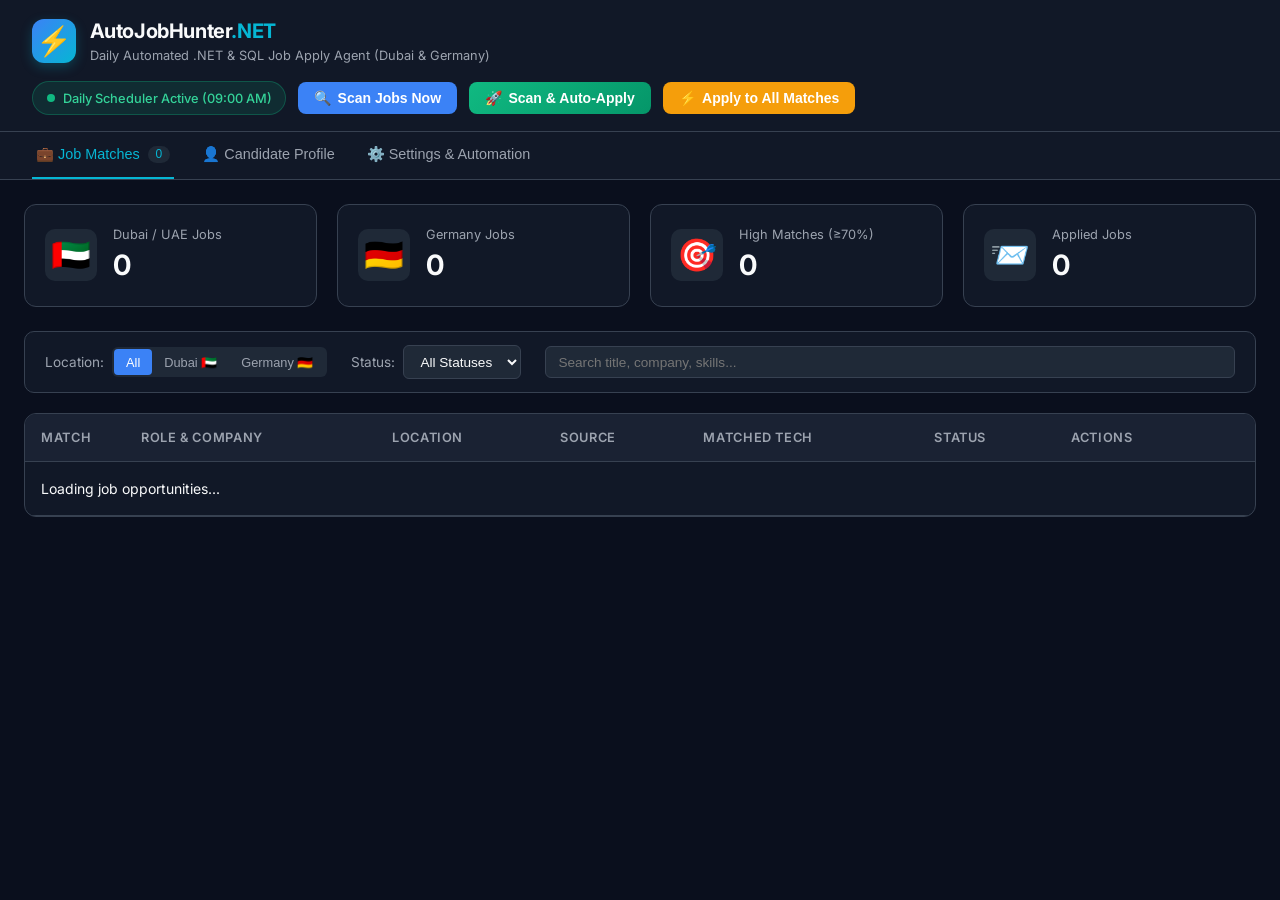
==== docs/index.html @ 934b4f38 "Add GitHub Pages static web portal in docs folder" ====
<!DOCTYPE html>
<html lang="en">
<head>
  <meta charset="UTF-8">
  <meta name="viewport" content="width=device-width, initial-scale=1.0">
  <title>AutoJobHunter.NET - Dubai & Germany .NET/SQL Auto-Applier</title>
  <link rel="preconnect" href="https://fonts.googleapis.com">
  <link rel="preconnect" href="https://fonts.gstatic.com" crossorigin>
  <link href="https://fonts.googleapis.com/css2?family=Inter:wght@300;400;500;600;700&family=JetBrains+Mono:wght@400;500&display=swap" rel="stylesheet">
  <link rel="stylesheet" href="style.css">
</head>
<body>
  <!-- Header -->
  <header class="app-header">
    <div class="header-container">
      <div class="brand">
        <div class="logo-icon">⚡</div>
        <div class="brand-text">
          <h1>AutoJobHunter<span>.NET</span></h1>
          <p class="subtitle">Daily Automated .NET & SQL Job Apply Agent (Dubai & Germany)</p>
        </div>
      </div>
      <div class="header-actions">
        <div class="engine-badge">
          <span class="status-pulse"></span>
          <span>Daily Scheduler Active (09:00 AM)</span>
        </div>
        <button id="btnScanNow" class="btn btn-primary" onclick="triggerScan(false)">
          <span class="icon">🔍</span> Scan Jobs Now
        </button>
        <button id="btnScanApplyNow" class="btn btn-success" onclick="triggerScan(true)">
          <span class="icon">🚀</span> Scan & Auto-Apply
        </button>
        <button id="btnApplyAll" class="btn btn-warning" onclick="applyToAllMatches()" style="background:#f59e0b; color:white;">
          <span class="icon">⚡</span> Apply to All Matches
        </button>
      </div>
    </div>
  </header>

  <!-- Navigation Tabs -->
  <nav class="nav-tabs-wrapper">
    <div class="tabs-container">
      <button class="nav-tab active" onclick="switchTab('jobs')">
        💼 Job Matches <span id="tabJobCount" class="tab-pill">0</span>
      </button>
      <button class="nav-tab" onclick="switchTab('profile')">
        👤 Candidate Profile
      </button>
      <button class="nav-tab" onclick="switchTab('settings')">
        ⚙️ Settings & Automation
      </button>
    </div>
  </nav>

  <!-- Main Container -->
  <main class="main-container">
    <!-- Notification Banner -->
    <div id="alertBanner" class="alert-banner hidden"></div>

    <!-- TAB 1: JOBS DASHBOARD -->
    <section id="tab-jobs" class="tab-content active">
      <!-- Stats Overview -->
      <div class="stats-grid">
        <div class="stat-card">
          <div class="stat-icon dubai-icon">🇦🇪</div>
          <div class="stat-info">
            <span class="stat-label">Dubai / UAE Jobs</span>
            <span id="statDubai" class="stat-value">0</span>
          </div>
        </div>
        <div class="stat-card">
          <div class="stat-icon germany-icon">🇩🇪</div>
          <div class="stat-info">
            <span class="stat-label">Germany Jobs</span>
            <span id="statGermany" class="stat-value">0</span>
          </div>
        </div>
        <div class="stat-card">
          <div class="stat-icon high-match-icon">🎯</div>
          <div class="stat-info">
            <span class="stat-label">High Matches (≥70%)</span>
            <span id="statHighMatch" class="stat-value">0</span>
          </div>
        </div>
        <div class="stat-card">
          <div class="stat-icon applied-icon">📨</div>
          <div class="stat-info">
            <span class="stat-label">Applied Jobs</span>
            <span id="statApplied" class="stat-value">0</span>
          </div>
        </div>
      </div>

      <!-- Filters Bar -->
      <div class="filter-bar">
        <div class="filter-group">
          <label>Location:</label>
          <div class="btn-group">
            <button class="filter-btn active" onclick="filterCountry('')">All</button>
            <button class="filter-btn" onclick="filterCountry('dubai')">Dubai 🇦🇪</button>
            <button class="filter-btn" onclick="filterCountry('germany')">Germany 🇩🇪</button>
          </div>
        </div>
        <div class="filter-group">
          <label>Status:</label>
          <select id="selectStatus" onchange="applyFilters()">
            <option value="">All Statuses</option>
            <option value="Discovered">Discovered</option>
            <option value="Applied">Applied</option>
            <option value="Interview">Interview</option>
            <option value="Skipped">Skipped</option>
          </select>
        </div>
        <div class="filter-group search-group">
          <input type="text" id="searchInput" placeholder="Search title, company, skills..." oninput="applyFilters()">
        </div>
      </div>

      <!-- Jobs Table -->
      <div class="table-container">
        <table class="jobs-table">
          <thead>
            <tr>
              <th width="100">Match</th>
              <th>Role & Company</th>
              <th>Location</th>
              <th>Source</th>
              <th>Matched Tech</th>
              <th>Status</th>
              <th width="200">Actions</th>
            </tr>
          </thead>
          <tbody id="jobsTableBody">
            <tr>
              <td colspan="7" class="loading-cell">Loading job opportunities...</td>
            </tr>
          </tbody>
        </table>
      </div>
    </section>

    <!-- TAB 2: CANDIDATE PROFILE -->
    <section id="tab-profile" class="tab-content">
      <div class="card form-card">
        <div class="card-header">
          <h2>Candidate Information & Technical Profile</h2>
          <p>Pre-configured with your senior .NET Core & SQL Server engineering credentials.</p>
        </div>
        <div class="card-body">
          <form id="profileForm" onsubmit="saveProfile(event)">
            <div class="form-row">
              <div class="form-group">
                <label>Full Name</label>
                <input type="text" id="profFullName" required>
              </div>
              <div class="form-group">
                <label>Current Title</label>
                <input type="text" id="profTitle" required>
              </div>
            </div>
            <div class="form-row">
              <div class="form-group">
                <label>Email</label>
                <input type="email" id="profEmail" required>
              </div>
              <div class="form-group">
                <label>Phone / WhatsApp</label>
                <input type="text" id="profPhone" required>
              </div>
            </div>
            <div class="form-row">
              <div class="form-group">
                <label>LinkedIn Profile URL</label>
                <input type="text" id="profLinkedIn" placeholder="https://in.linkedin.com/in/sajid-tavrej-khan-b1b0b6188" required>
              </div>
              <div class="form-group">
                <label>Notice Period / Availability</label>
                <input type="text" id="profNotice" required>
              </div>
            </div>
            <div class="form-group">
              <label>Target Locations & Relocation</label>
              <input type="text" id="profLocations" required>
            </div>
            <div class="form-group">
              <label>Core Skills Summary (Keywords used by matching engine)</label>
              <textarea id="profSkills" rows="3" required></textarea>
            </div>
            <div class="form-group">
              <label>Resume File Path (Attached during automated email apply)</label>
              <div style="display: flex; gap: 0.5rem; align-items: center; margin-bottom: 0.35rem;">
                <input type="text" id="profResumePath" style="flex: 1;" required>
                <a href="/resume.pdf" target="_blank" class="btn btn-secondary" style="white-space: nowrap; text-decoration: none; display: inline-flex; align-items: center; gap: 0.25rem;">
                  📄 View Resume PDF
                </a>
              </div>
              <small class="helper-text" style="color:#10b981;">✓ Authentic Single-Page ATS Resume Active: Sajid_Tavrej_Khan_Resume.pdf (RevClerx AI Solutions on top)</small>
            </div>
            <button type="submit" class="btn btn-primary">💾 Save Profile</button>
          </form>
        </div>
      </div>
    </section>

    <!-- TAB 3: SETTINGS -->
    <section id="tab-settings" class="tab-content">
      <div class="card form-card">
        <div class="card-header">
          <h2>Daily Automation & Notification Settings</h2>
          <p>Configure automated scheduled run time, email application credentials, and Telegram alerts.</p>
        </div>
        <div class="card-body">
          <form id="configForm" onsubmit="saveConfig(event)">
            <div class="form-row">
              <div class="form-group">
                <label>Daily Scheduled Run Hour (24h format)</label>
                <input type="number" id="cfgRunHour" min="0" max="23" value="9" required>
                <small class="helper-text">e.g. 9 = 9:00 AM every morning automatically.</small>
              </div>
              <div class="form-group">
                <label>Min Match Score to Notify (%)</label>
                <input type="number" id="cfgMinScore" min="10" max="100" value="60" required>
              </div>
            </div>

            <div class="toggle-card">
              <label class="switch">
                <input type="checkbox" id="cfgAutoApply">
                <span class="slider round"></span>
              </label>
              <div class="toggle-text">
                <strong>Auto-Apply via Email</strong>
                <p>When enabled, automatically emails your resume and tailored cover letter to HR/apply emails found in job postings.</p>
              </div>
            </div>

            <h3 class="section-divider" style="color:#ef4444;">🛡️ Excluded Employers (Strict Blacklist)</h3>
            <p style="font-size:0.85rem; color:#9ca3af; margin-bottom:0.75rem;">
              Your resume and applications will <strong>NEVER</strong> be sent to these companies or domains.
            </p>
            <div class="form-group">
              <label>Blacklisted Companies & Domains (Comma-separated)</label>
              <textarea id="cfgBlacklist" rows="3" style="border-color:#ef4444;"></textarea>
              <small class="helper-text" style="color:#fca5a5;">Protected: Red Orange Technologies, Arethos Ventures, RevClerx, MaxVal, Mindmatrix (All 100% blocked).</small>
            </div>

            <h3 class="section-divider">Outgoing Email (SMTP) Configuration</h3>
            <div class="form-row">
              <div class="form-group">
                <label>SMTP Host</label>
                <input type="text" id="cfgSmtpHost" value="smtp.gmail.com">
              </div>
              <div class="form-group">
                <label>SMTP Port</label>
                <input type="number" id="cfgSmtpPort" value="587">
              </div>
            </div>
            <div class="form-row">
              <div class="form-group">
                <label>Sender Email</label>
                <input type="email" id="cfgSmtpEmail">
              </div>
              <div class="form-group">
                <label>SMTP App Password</label>
                <input type="password" id="cfgSmtpPass" placeholder="Leave empty for Simulation Mode">
                <small class="helper-text">If left empty, application works in Simulation Mode (safe dry-run testing).</small>
              </div>
            </div>

            <h3 class="section-divider">Telegram Alerts (Optional)</h3>
            <div class="toggle-card">
              <label class="switch">
                <input type="checkbox" id="cfgTelegramEnabled">
                <span class="slider round"></span>
              </label>
              <div class="toggle-text">
                <strong>Enable Instant Telegram Alerts</strong>
                <p>Receive notifications on your phone whenever new .NET & SQL jobs are discovered in Dubai and Germany.</p>
              </div>
            </div>
            <div class="form-row">
              <div class="form-group">
                <label>Telegram Bot Token</label>
                <input type="text" id="cfgTgToken" placeholder="123456:ABC-DEF1234ghIkl-zyx57W2v1u123ew11">
              </div>
              <div class="form-group">
                <label>Telegram Chat ID</label>
                <input type="text" id="cfgTgChatId" placeholder="e.g. 123456789">
              </div>
            </div>

            <button type="submit" class="btn btn-primary">💾 Save Settings</button>
          </form>
        </div>
      </div>
    </section>
  </main>

  <!-- Cover Letter Modal -->
  <div id="coverLetterModal" class="modal-overlay hidden">
    <div class="modal-content">
      <div class="modal-header">
        <h3 id="modalJobTitle">Tailored Application Cover Letter</h3>
        <button class="close-btn" onclick="closeModal()">✕</button>
      </div>
      <div class="modal-body">
        <p class="modal-subtitle" id="modalCompanyInfo"></p>
        <textarea id="modalCoverLetterText" class="letter-textarea" rows="14"></textarea>
      </div>
      <div class="modal-footer">
        <button class="btn btn-secondary" onclick="copyLetterToClipboard()">📋 Copy to Clipboard</button>
        <button id="btnModalApply" class="btn btn-primary" onclick="applyFromModal()">🚀 Dispatch Application</button>
        <button class="btn btn-outline" onclick="closeModal()">Close</button>
      </div>
    </div>
  </div>

  <script src="app.js"></script>
</body>
</html>
---- docs/style.css ----
:root {
  --bg-primary: #0a0f1d;
  --bg-secondary: #111827;
  --bg-card: #1f2937;
  --bg-hover: #374151;
  --border-color: #374151;
  --text-main: #f9fafb;
  --text-muted: #9ca3af;
  --accent-blue: #3b82f6;
  --accent-cyan: #06b6d4;
  --accent-green: #10b981;
  --accent-amber: #f59e0b;
  --accent-purple: #8b5cf6;
  --font-family: 'Inter', -apple-system, BlinkMacSystemFont, sans-serif;
  --font-mono: 'JetBrains Mono', monospace;
}

* {
  box-sizing: border-box;
  margin: 0;
  padding: 0;
}

body {
  background-color: var(--bg-primary);
  color: var(--text-main);
  font-family: var(--font-family);
  line-height: 1.5;
  min-height: 100vh;
}

/* Header */
.app-header {
  background-color: var(--bg-secondary);
  border-bottom: 1px solid var(--border-color);
  padding: 1rem 2rem;
  position: sticky;
  top: 0;
  z-index: 40;
}

.header-container {
  max-width: 1400px;
  margin: 0 auto;
  display: flex;
  justify-content: space-between;
  align-items: center;
  flex-wrap: wrap;
  gap: 1rem;
}

.brand {
  display: flex;
  align-items: center;
  gap: 0.85rem;
}

.logo-icon {
  font-size: 1.8rem;
  background: linear-gradient(135deg, #3b82f6, #06b6d4);
  width: 44px;
  height: 44px;
  border-radius: 12px;
  display: flex;
  align-items: center;
  justify-content: center;
  box-shadow: 0 4px 12px rgba(6, 182, 212, 0.25);
}

.brand-text h1 {
  font-size: 1.25rem;
  font-weight: 700;
  letter-spacing: -0.02em;
}

.brand-text h1 span {
  color: var(--accent-cyan);
}

.subtitle {
  font-size: 0.8rem;
  color: var(--text-muted);
}

.header-actions {
  display: flex;
  align-items: center;
  gap: 0.75rem;
  flex-wrap: wrap;
}

.engine-badge {
  display: flex;
  align-items: center;
  gap: 0.5rem;
  background-color: rgba(16, 185, 129, 0.12);
  border: 1px solid rgba(16, 185, 129, 0.3);
  color: #34d399;
  font-size: 0.8rem;
  font-weight: 500;
  padding: 0.4rem 0.85rem;
  border-radius: 9999px;
}

.status-pulse {
  width: 8px;
  height: 8px;
  background-color: #10b981;
  border-radius: 50%;
  animation: pulse 2s infinite;
}

@keyframes pulse {
  0% { transform: scale(0.95); box-shadow: 0 0 0 0 rgba(16, 185, 129, 0.7); }
  70% { transform: scale(1); box-shadow: 0 0 0 6px rgba(16, 185, 129, 0); }
  100% { transform: scale(0.95); box-shadow: 0 0 0 0 rgba(16, 185, 129, 0); }
}

/* Buttons */
.btn {
  display: inline-flex;
  align-items: center;
  gap: 0.4rem;
  padding: 0.5rem 1rem;
  border-radius: 8px;
  font-size: 0.875rem;
  font-weight: 600;
  cursor: pointer;
  border: none;
  transition: all 0.2s ease;
}

.btn-primary {
  background-color: var(--accent-blue);
  color: white;
}
.btn-primary:hover {
  background-color: #2563eb;
}

.btn-success {
  background: linear-gradient(135deg, #10b981, #059669);
  color: white;
}
.btn-success:hover {
  opacity: 0.92;
}

.btn-secondary {
  background-color: var(--bg-hover);
  color: var(--text-main);
}
.btn-secondary:hover {
  background-color: #4b5563;
}

.btn-outline {
  background: transparent;
  border: 1px solid var(--border-color);
  color: var(--text-muted);
}
.btn-outline:hover {
  background-color: var(--bg-hover);
  color: var(--text-main);
}

.btn-sm {
  padding: 0.25rem 0.6rem;
  font-size: 0.75rem;
}

/* Tabs */
.nav-tabs-wrapper {
  background-color: var(--bg-secondary);
  border-bottom: 1px solid var(--border-color);
  padding: 0 2rem;
}

.tabs-container {
  max-width: 1400px;
  margin: 0 auto;
  display: flex;
  gap: 1.5rem;
}

.nav-tab {
  background: none;
  border: none;
  color: var(--text-muted);
  font-size: 0.9rem;
  font-weight: 500;
  padding: 0.85rem 0.25rem;
  cursor: pointer;
  border-bottom: 2px solid transparent;
  display: flex;
  align-items: center;
  gap: 0.5rem;
  transition: all 0.2s ease;
}

.nav-tab:hover {
  color: var(--text-main);
}

.nav-tab.active {
  color: var(--accent-cyan);
  border-bottom-color: var(--accent-cyan);
}

.tab-pill {
  background-color: var(--bg-card);
  padding: 0.1rem 0.5rem;
  border-radius: 9999px;
  font-size: 0.75rem;
}

/* Main */
.main-container {
  max-width: 1400px;
  margin: 1.5rem auto;
  padding: 0 1.5rem;
}

.tab-content {
  display: none;
}
.tab-content.active {
  display: block;
}

/* Stats */
.stats-grid {
  display: grid;
  grid-template-columns: repeat(auto-fit, minmax(240px, 1fr));
  gap: 1.25rem;
  margin-bottom: 1.5rem;
}

.stat-card {
  background-color: var(--bg-secondary);
  border: 1px solid var(--border-color);
  border-radius: 12px;
  padding: 1.25rem;
  display: flex;
  align-items: center;
  gap: 1rem;
}

.stat-icon {
  font-size: 2rem;
  width: 52px;
  height: 52px;
  border-radius: 10px;
  background-color: var(--bg-card);
  display: flex;
  align-items: center;
  justify-content: center;
}

.stat-info {
  display: flex;
  flex-direction: column;
}

.stat-label {
  font-size: 0.8rem;
  color: var(--text-muted);
}

.stat-value {
  font-size: 1.75rem;
  font-weight: 700;
  color: var(--text-main);
}

/* Filters */
.filter-bar {
  background-color: var(--bg-secondary);
  border: 1px solid var(--border-color);
  border-radius: 10px;
  padding: 0.85rem 1.25rem;
  display: flex;
  flex-wrap: wrap;
  align-items: center;
  gap: 1.5rem;
  margin-bottom: 1.25rem;
}

.filter-group {
  display: flex;
  align-items: center;
  gap: 0.5rem;
}

.filter-group label {
  font-size: 0.85rem;
  color: var(--text-muted);
}

.btn-group {
  display: inline-flex;
  border-radius: 6px;
  background-color: var(--bg-card);
  padding: 2px;
}

.filter-btn {
  background: transparent;
  border: none;
  color: var(--text-muted);
  font-size: 0.8rem;
  padding: 0.35rem 0.75rem;
  border-radius: 4px;
  cursor: pointer;
}

.filter-btn.active {
  background-color: var(--accent-blue);
  color: white;
}

select, input[type="text"], input[type="email"], input[type="password"], input[type="number"], input[type="url"], textarea {
  background-color: var(--bg-card);
  border: 1px solid var(--border-color);
  color: var(--text-main);
  padding: 0.45rem 0.75rem;
  border-radius: 6px;
  font-size: 0.85rem;
  outline: none;
}

select:focus, input:focus, textarea:focus {
  border-color: var(--accent-cyan);
}

.search-group {
  flex-grow: 1;
}

.search-group input {
  width: 100%;
}

/* Table */
.table-container {
  background-color: var(--bg-secondary);
  border: 1px solid var(--border-color);
  border-radius: 12px;
  overflow-x: auto;
}

.jobs-table {
  width: 100%;
  border-collapse: collapse;
  text-align: left;
}

.jobs-table th {
  background-color: #1a2233;
  padding: 0.85rem 1rem;
  font-size: 0.8rem;
  font-weight: 600;
  color: var(--text-muted);
  text-transform: uppercase;
  letter-spacing: 0.05em;
  border-bottom: 1px solid var(--border-color);
}

.jobs-table td {
  padding: 1rem;
  border-bottom: 1px solid var(--border-color);
  font-size: 0.875rem;
  vertical-align: middle;
}

.jobs-table tr:hover {
  background-color: rgba(55, 65, 81, 0.4);
}

.match-badge {
  display: inline-block;
  font-weight: 700;
  font-size: 0.8rem;
  padding: 0.25rem 0.5rem;
  border-radius: 6px;
  text-align: center;
}

.match-high {
  background-color: rgba(16, 185, 129, 0.2);
  color: #34d399;
  border: 1px solid rgba(16, 185, 129, 0.4);
}

.match-med {
  background-color: rgba(245, 158, 11, 0.2);
  color: #fbbf24;
  border: 1px solid rgba(245, 158, 11, 0.4);
}

.job-title-link {
  color: var(--text-main);
  text-decoration: none;
  font-weight: 600;
  display: block;
}

.job-title-link:hover {
  color: var(--accent-cyan);
  text-decoration: underline;
}

.job-company {
  font-size: 0.8rem;
  color: var(--text-muted);
}

.country-pill {
  display: inline-flex;
  align-items: center;
  gap: 0.25rem;
  font-size: 0.75rem;
  padding: 0.2rem 0.5rem;
  border-radius: 4px;
}

.country-dubai {
  background-color: rgba(239, 68, 68, 0.15);
  color: #fca5a5;
  border: 1px solid rgba(239, 68, 68, 0.3);
}

.country-germany {
  background-color: rgba(245, 158, 11, 0.15);
  color: #fcd34d;
  border: 1px solid rgba(245, 158, 11, 0.3);
}

.tech-tag {
  display: inline-block;
  background-color: var(--bg-primary);
  border: 1px solid var(--border-color);
  padding: 0.15rem 0.4rem;
  border-radius: 4px;
  font-size: 0.7rem;
  font-family: var(--font-mono);
  margin-right: 0.25rem;
  margin-bottom: 0.25rem;
}

.status-badge {
  font-size: 0.75rem;
  padding: 0.25rem 0.6rem;
  border-radius: 9999px;
  font-weight: 600;
}

.status-applied {
  background-color: rgba(16, 185, 129, 0.2);
  color: #34d399;
}

.status-discovered {
  background-color: rgba(59, 130, 246, 0.2);
  color: #60a5fa;
}

.status-interview {
  background-color: rgba(139, 92, 246, 0.2);
  color: #c084fc;
}

.action-btns {
  display: flex;
  gap: 0.4rem;
}

/* Card / Forms */
.card {
  background-color: var(--bg-secondary);
  border: 1px solid var(--border-color);
  border-radius: 12px;
  padding: 1.5rem;
  max-width: 900px;
  margin: 0 auto;
}

.card-header {
  margin-bottom: 1.5rem;
  border-bottom: 1px solid var(--border-color);
  padding-bottom: 1rem;
}

.card-header h2 {
  font-size: 1.25rem;
  font-weight: 700;
}

.card-header p {
  font-size: 0.85rem;
  color: var(--text-muted);
}

.form-row {
  display: grid;
  grid-template-columns: 1fr 1fr;
  gap: 1.25rem;
  margin-bottom: 1rem;
}

.form-group {
  display: flex;
  flex-direction: column;
  gap: 0.35rem;
  margin-bottom: 1rem;
}

.form-group label {
  font-size: 0.85rem;
  font-weight: 500;
  color: #d1d5db;
}

.helper-text {
  font-size: 0.75rem;
  color: var(--text-muted);
}

.section-divider {
  font-size: 1rem;
  font-weight: 600;
  margin: 1.5rem 0 1rem;
  padding-bottom: 0.5rem;
  border-bottom: 1px dashed var(--border-color);
  color: var(--accent-cyan);
}

.toggle-card {
  display: flex;
  align-items: center;
  gap: 1rem;
  background-color: var(--bg-card);
  padding: 1rem;
  border-radius: 8px;
  margin-bottom: 1.25rem;
}

.toggle-text strong {
  font-size: 0.9rem;
  display: block;
}

.toggle-text p {
  font-size: 0.8rem;
  color: var(--text-muted);
}

/* Switch */
.switch {
  position: relative;
  display: inline-block;
  width: 48px;
  height: 26px;
  flex-shrink: 0;
}
.switch input { opacity: 0; width: 0; height: 0; }
.slider {
  position: absolute; cursor: pointer; top: 0; left: 0; right: 0; bottom: 0;
  background-color: #4b5563;
  transition: .3s;
}
.slider:before {
  position: absolute; content: ""; height: 20px; width: 20px; left: 3px; bottom: 3px;
  background-color: white; transition: .3s;
}
input:checked + .slider { background-color: var(--accent-green); }
input:checked + .slider:before { transform: translateX(22px); }
.slider.round { border-radius: 34px; }
.slider.round:before { border-radius: 50%; }

/* Modal */
.modal-overlay {
  position: fixed;
  top: 0; left: 0; right: 0; bottom: 0;
  background: rgba(0, 0, 0, 0.75);
  backdrop-filter: blur(4px);
  display: flex;
  align-items: center;
  justify-content: center;
  z-index: 100;
}

.modal-content {
  background-color: var(--bg-secondary);
  border: 1px solid var(--border-color);
  border-radius: 12px;
  width: 90%;
  max-width: 750px;
  max-height: 90vh;
  display: flex;
  flex-direction: column;
}

.modal-header {
  padding: 1.25rem;
  border-bottom: 1px solid var(--border-color);
  display: flex;
  justify-content: space-between;
  align-items: center;
}

.close-btn {
  background: none;
  border: none;
  color: var(--text-muted);
  font-size: 1.2rem;
  cursor: pointer;
}

.modal-body {
  padding: 1.25rem;
  overflow-y: auto;
}

.letter-textarea {
  width: 100%;
  font-family: var(--font-family);
  font-size: 0.9rem;
  line-height: 1.6;
  resize: vertical;
}

.modal-footer {
  padding: 1rem 1.25rem;
  border-top: 1px solid var(--border-color);
  display: flex;
  justify-content: flex-end;
  gap: 0.75rem;
}

.hidden {
  display: none !important;
}

.alert-banner {
  background-color: rgba(59, 130, 246, 0.15);
  border: 1px solid rgba(59, 130, 246, 0.3);
  color: #93c5fd;
  padding: 0.85rem 1.25rem;
  border-radius: 8px;
  margin-bottom: 1.25rem;
  font-size: 0.875rem;
}
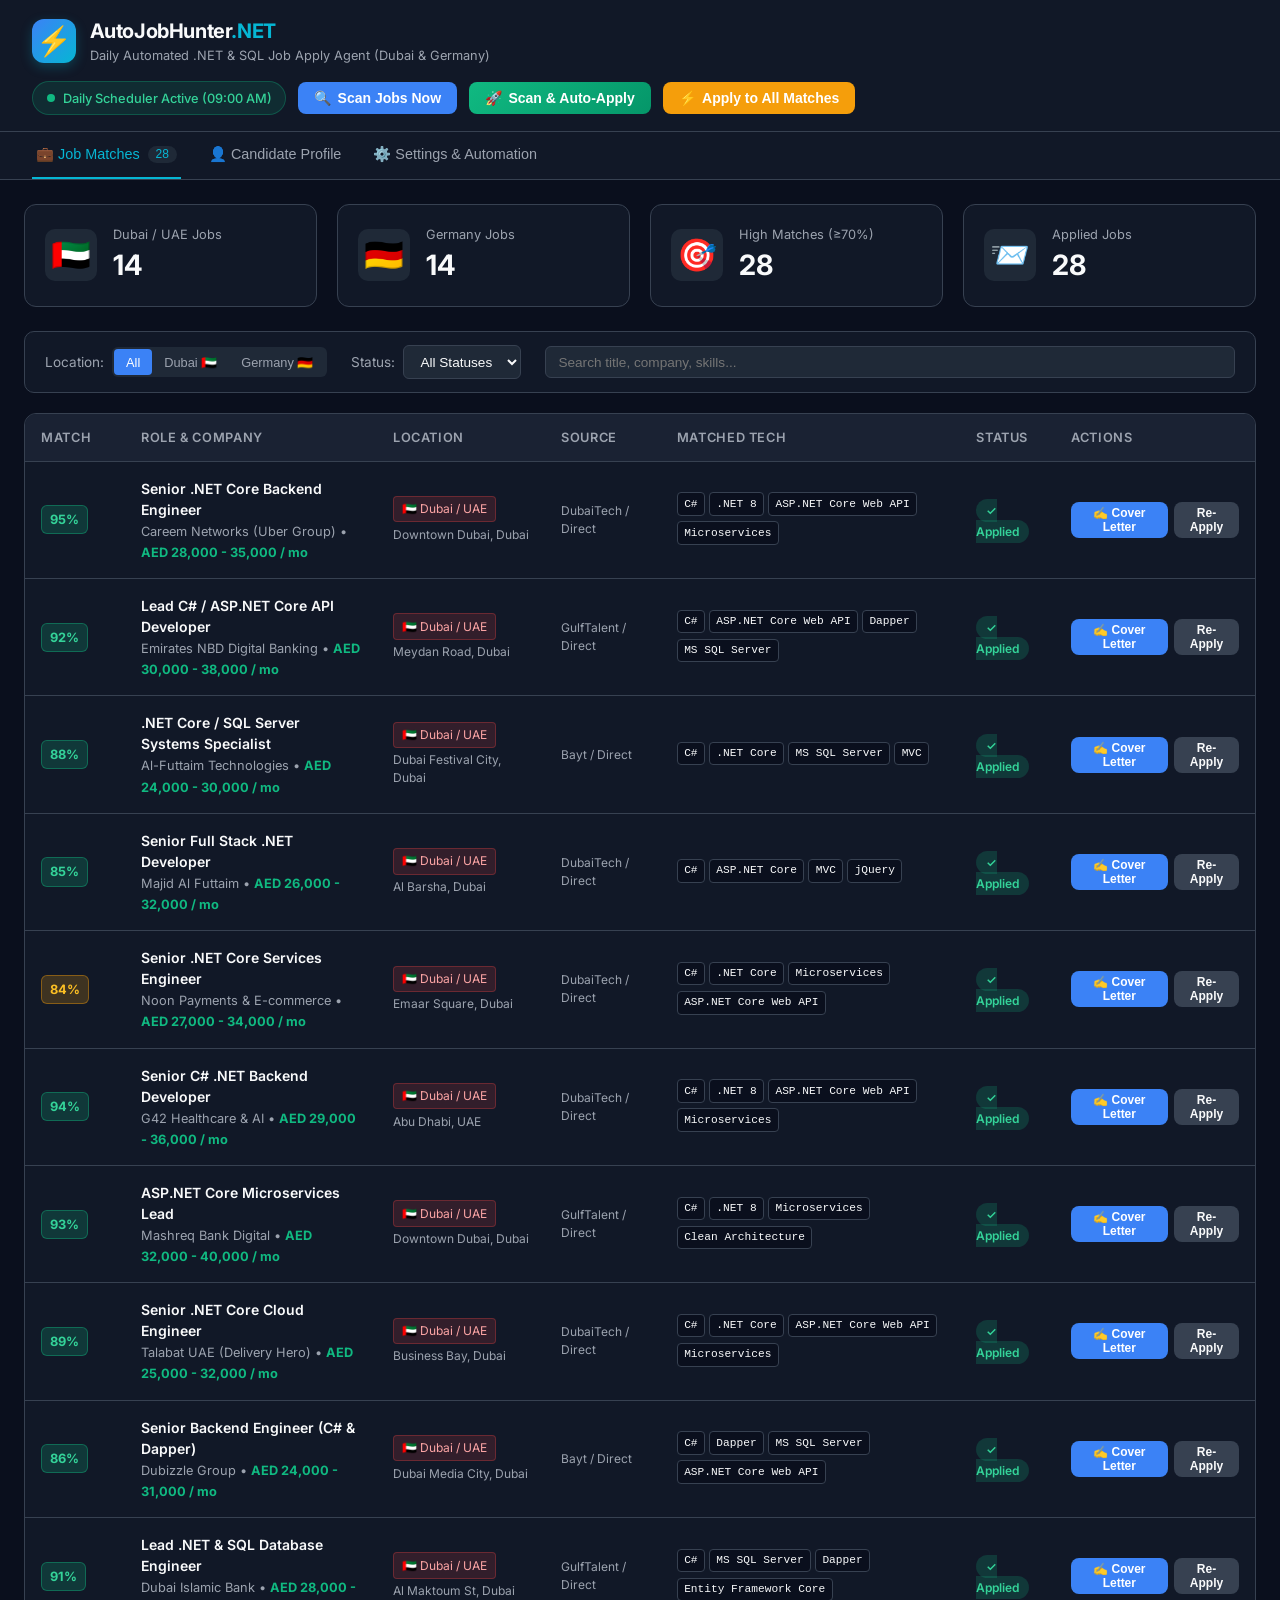
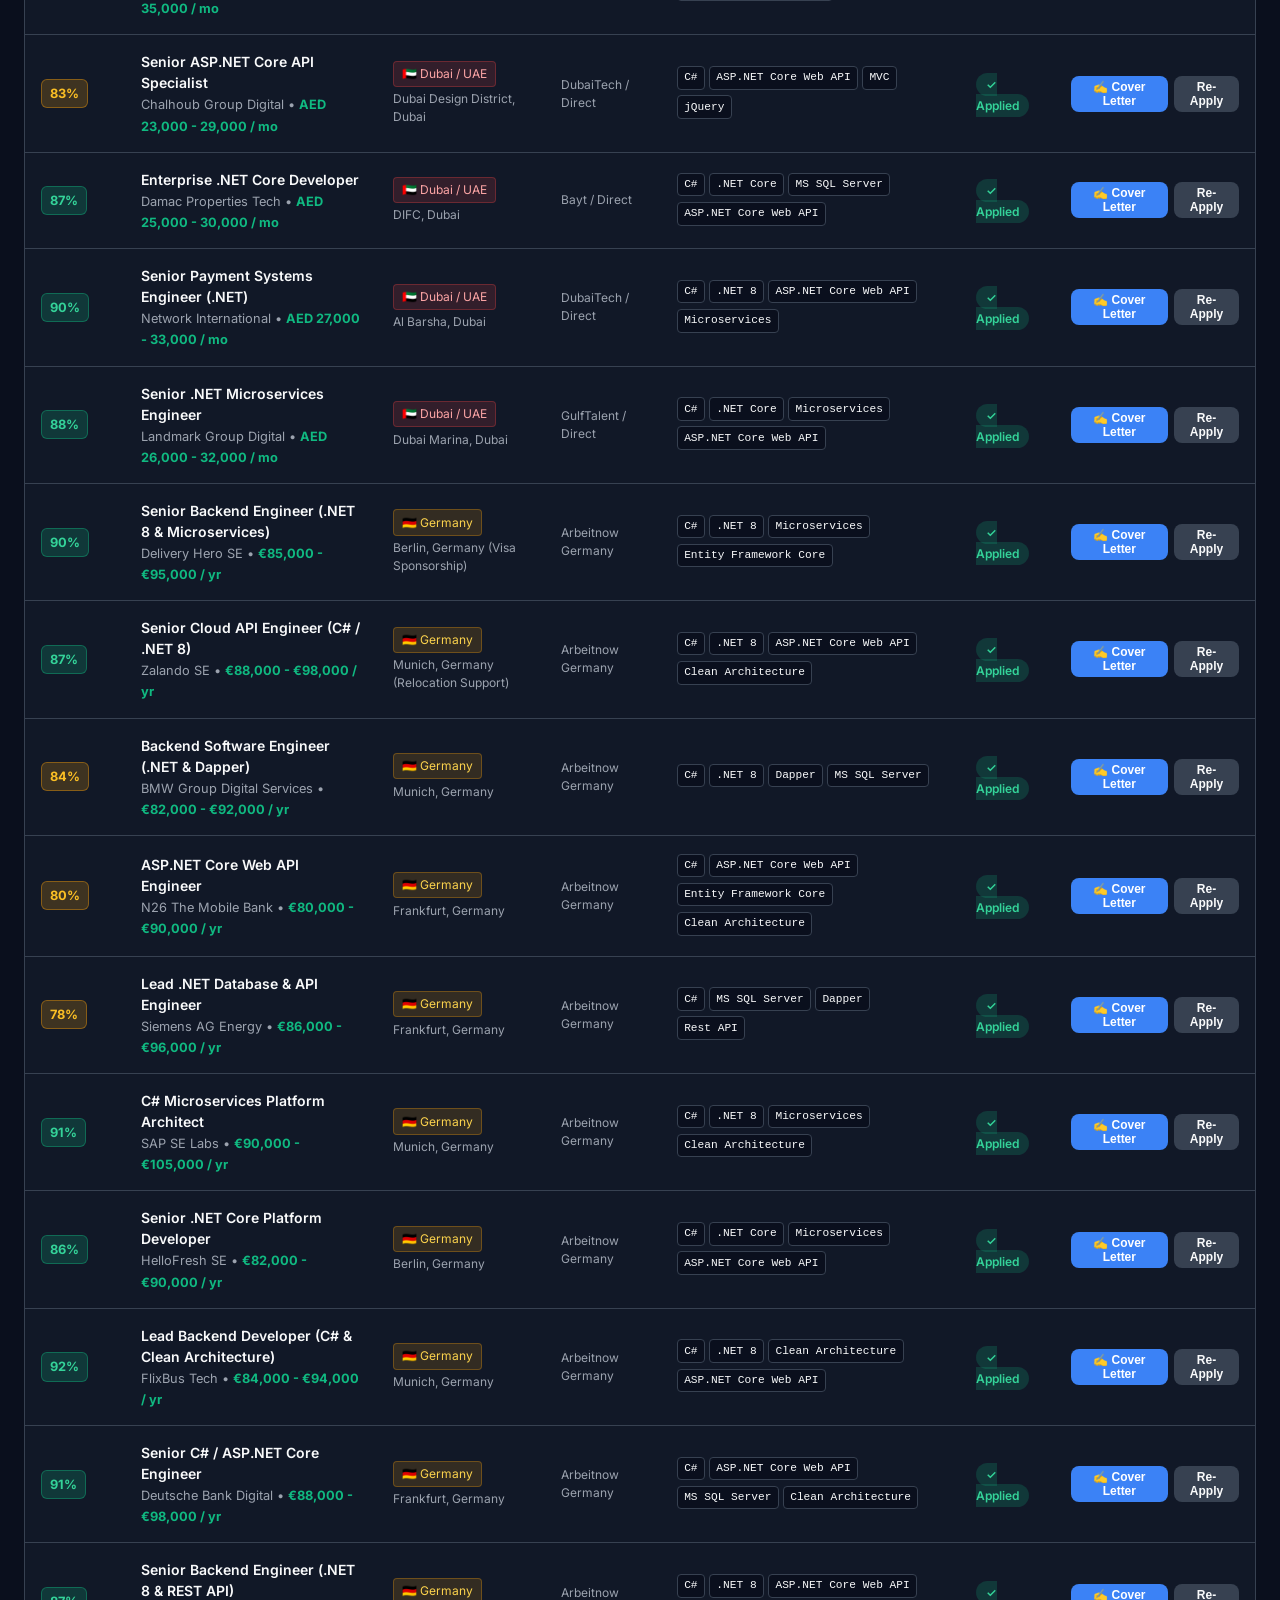
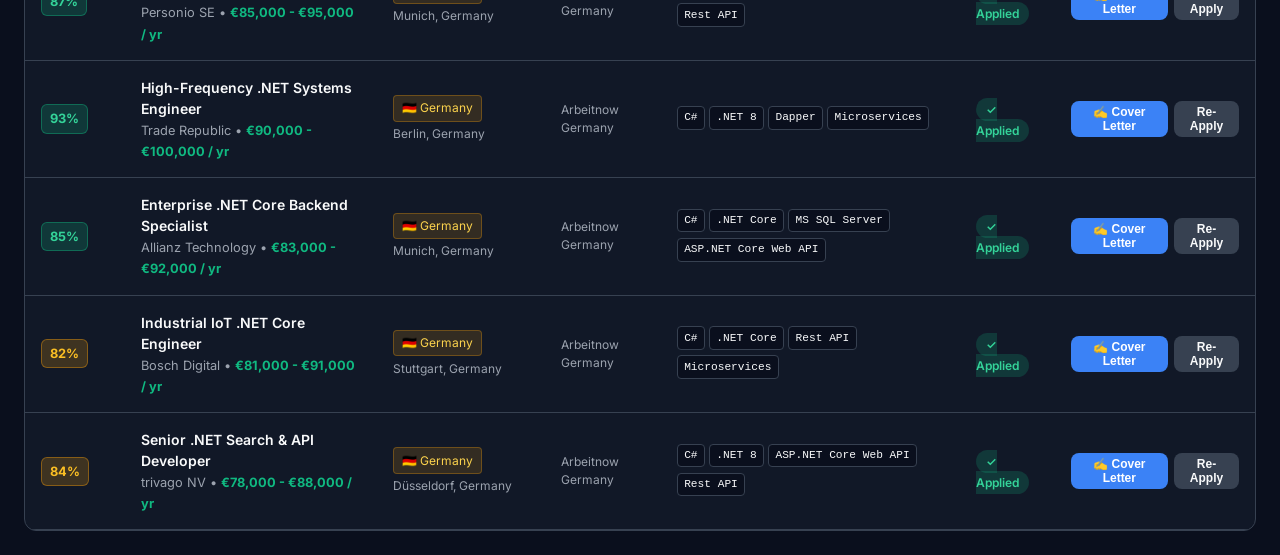
==== commit 57092958: "fix(portal): full 28 jobs dynamic recalculation with localStorage persistence and cache busting" ====
--- a/docs/index.html
+++ b/docs/index.html
@@ -42,7 +42,7 @@
   <nav class="nav-tabs-wrapper">
     <div class="tabs-container">
       <button class="nav-tab active" onclick="switchTab('jobs')">
-        💼 Job Matches <span id="tabJobCount" class="tab-pill">0</span>
+        💼 Job Matches <span id="tabJobCount" class="tab-pill">28</span>
       </button>
       <button class="nav-tab" onclick="switchTab('profile')">
         👤 Candidate Profile
@@ -66,28 +66,28 @@
           <div class="stat-icon dubai-icon">🇦🇪</div>
           <div class="stat-info">
             <span class="stat-label">Dubai / UAE Jobs</span>
-            <span id="statDubai" class="stat-value">0</span>
+            <span id="statDubai" class="stat-value">14</span>
           </div>
         </div>
         <div class="stat-card">
           <div class="stat-icon germany-icon">🇩🇪</div>
           <div class="stat-info">
             <span class="stat-label">Germany Jobs</span>
-            <span id="statGermany" class="stat-value">0</span>
+            <span id="statGermany" class="stat-value">14</span>
           </div>
         </div>
         <div class="stat-card">
           <div class="stat-icon high-match-icon">🎯</div>
           <div class="stat-info">
             <span class="stat-label">High Matches (≥70%)</span>
-            <span id="statHighMatch" class="stat-value">0</span>
+            <span id="statHighMatch" class="stat-value">28</span>
           </div>
         </div>
         <div class="stat-card">
           <div class="stat-icon applied-icon">📨</div>
           <div class="stat-info">
             <span class="stat-label">Applied Jobs</span>
-            <span id="statApplied" class="stat-value">0</span>
+            <span id="statApplied" class="stat-value">28</span>
           </div>
         </div>
       </div>
@@ -316,6 +316,6 @@
     </div>
   </div>
 
-  <script src="app.js"></script>
+  <script src="app.js?v=20261125_0920"></script>
 </body>
 </html>
